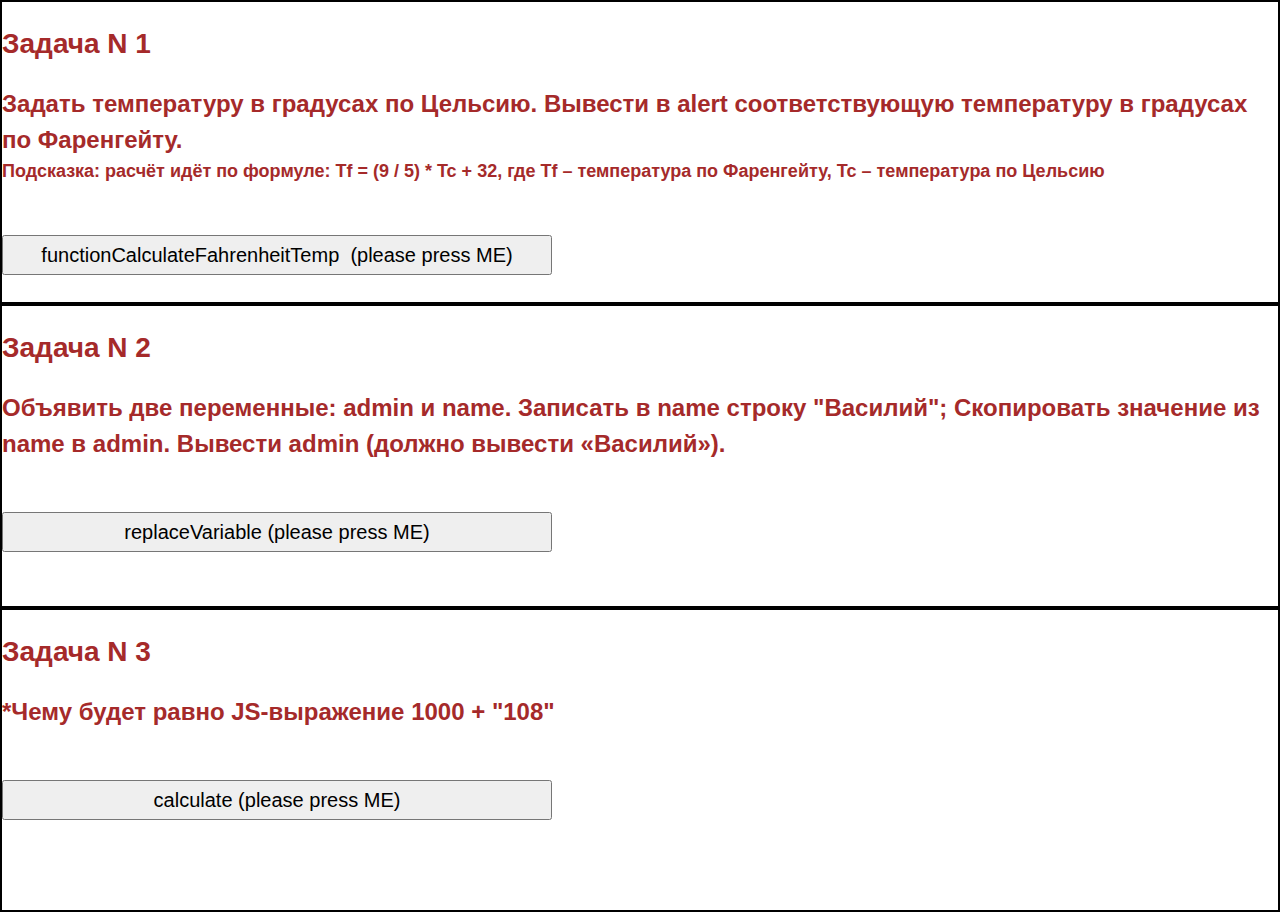
==== index.html @ 78b84875 "lesson1" ====
<!DOCTYPE html>
<html lang="en">
<head>
    <meta http-equiv="Content-Type" content="text/html; charset=utf-8"/>
    <meta name="viewport" content="width=device-width, initial-scale=1">
    <title>js</title>
    <link rel="preconnect" href="https://fonts.gstatic.com">
    <link rel="preconnect" href="https://fonts.gstatic.com">
    <link href="https://fonts.googleapis.com/css2?family=Lato:wght@300;400;700;900&display=swap" rel="stylesheet">
    <link rel="stylesheet" href="./style/css/reset.css">
    <link rel="stylesheet" href="style/css/style.css">
</head>
<body>
    <header class="header">
    </header>
    <main>
        <section class="task">
            <ul class="task">
                <li class="task__item"><h1 class="item__h1">Задача N 1</h1></li>
                <li class="task__item"><h2 class="item__h2">Задать температуру в градусах по Цельсию. Вывести в alert соответствующую температуру в градусах по Фаренгейту. </h2></li>
                <li class="task__item"><h3 class="item__h3">Подсказка: расчёт идёт по формуле: Tf = (9 / 5) * Tc + 32, где Tf – температура по Фаренгейту, Tc – температура по Цельсию</h3></li>
                <input type="button" class="task__button" onclick="сalculateFahrenheitTemp()" value="functionCalculateFahrenheitTemp  (please press ME)">
            </ul>
        </section>

        <section class="task">
            <ul class="task">
                <li class="task__item"><h1 class="item__h1">Задача N 2</h1></li>
                <li class="task__item"><h2 class="item__h2">Объявить две переменные: admin и name. Записать в name строку "Василий"; Скопировать значение из name в admin. Вывести admin (должно вывести «Василий»).</h2></li>
                <input type="button" class="task__button" onclick="replaceVariable()" value="replaceVariable (please press ME)">
            </ul>
        </section>

        <section class="task">
            <ul class="task">
                <li class="task__item"><h1 class="item__h1">Задача N 3</h1></li>
                <li class="task__item"><h2 class="item__h2">*Чему будет равно JS-выражение 1000 + "108"</h2></li>
                <input type="button" class="task__button" onclick="calculate()" value="calculate (please press ME)">
            </ul>
        </section>



    </main>

    <footer class="footer">

    </footer>
    <script defer src="./js/one.js" ></script>
</body>
</html>
---- style/css/style.css ----
.task {
  display: -webkit-box;
  display: -ms-flexbox;
  display: flex;
  -webkit-box-orient: vertical;
  -webkit-box-direction: normal;
      -ms-flex-direction: column;
          flex-direction: column;
  border: 1px solid black;
  min-width: 400px;
  min-height: 300px;
}

.task__item .item__h1, .task__item .item__h2, .task__item .item__h3 {
  color: brown;
  font-family: Arial, "Helvetica Neue", Helvetica, sans-serif;
}

.task__item .item__h1 {
  font-size: 28px;
  line-height: 3em;
}

.task__item .item__h2 {
  font-size: 24px;
  line-height: 1.5em;
}

.task__item .item__h3 {
  font-size: 18px;
  line-height: 1.5em;
}

.task__button {
  max-width: 550px;
  height: 50px;
  font-size: 20px;
  height: 40px;
  margin-top: 50px;
}
/*# sourceMappingURL=style.css.map */
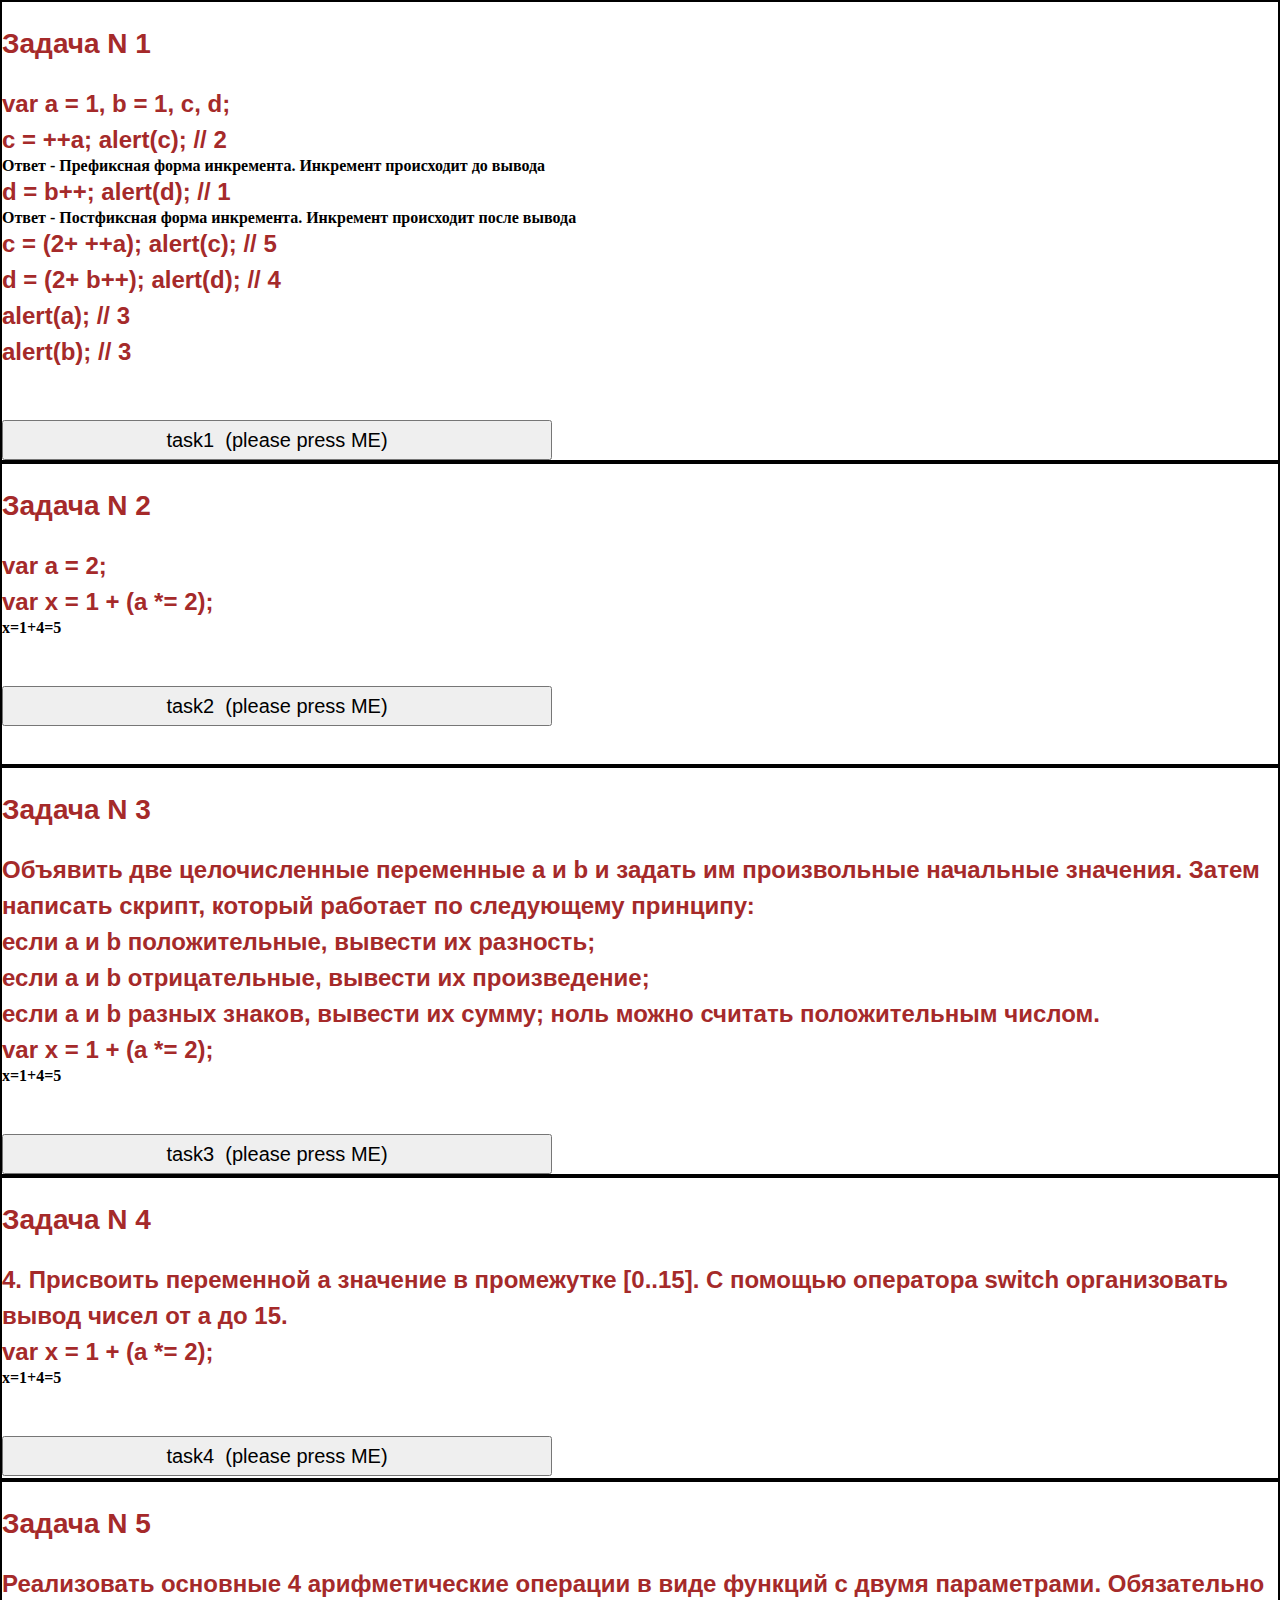
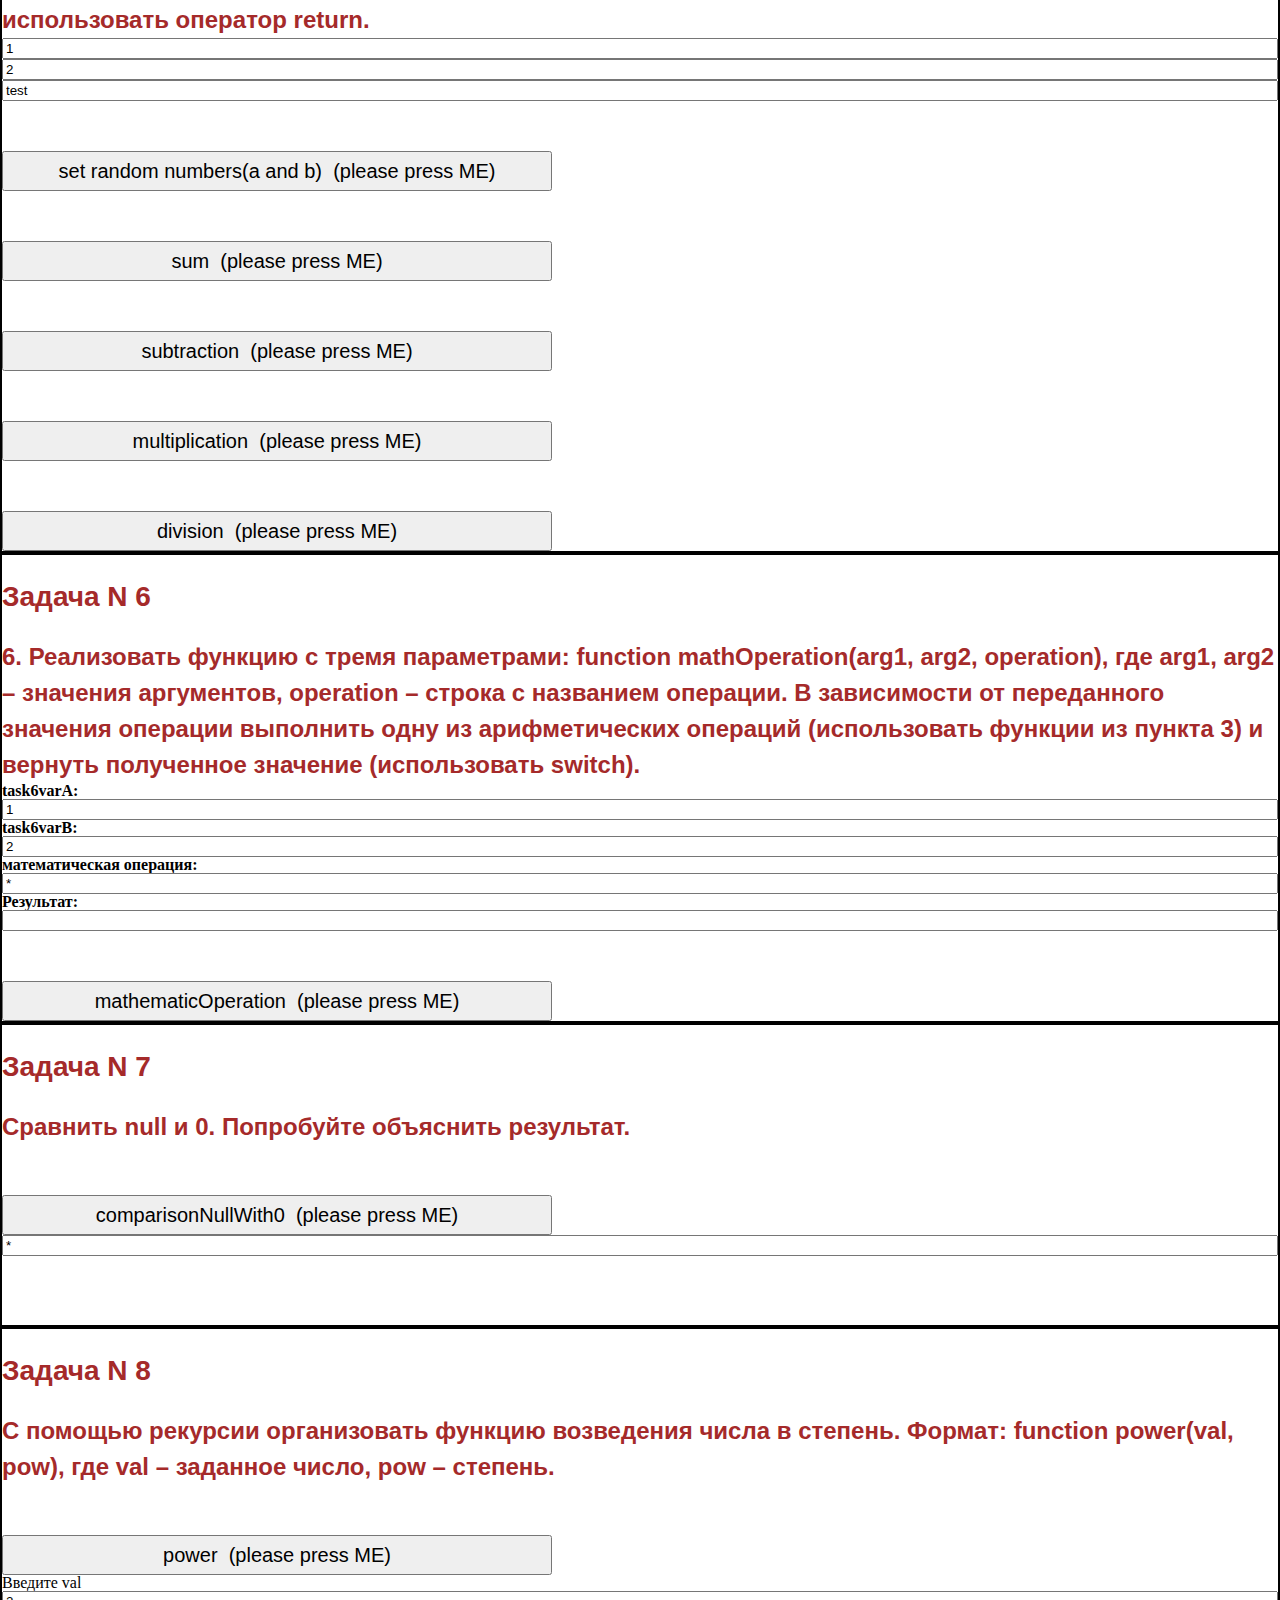
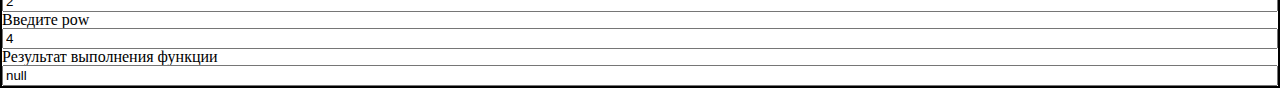
==== commit 14e19306: "N2" ====
--- a/index.html
+++ b/index.html
@@ -17,28 +17,123 @@
         <section class="task">
             <ul class="task">
                 <li class="task__item"><h1 class="item__h1">Задача N 1</h1></li>
-                <li class="task__item"><h2 class="item__h2">Задать температуру в градусах по Цельсию. Вывести в alert соответствующую температуру в градусах по Фаренгейту. </h2></li>
-                <li class="task__item"><h3 class="item__h3">Подсказка: расчёт идёт по формуле: Tf = (9 / 5) * Tc + 32, где Tf – температура по Фаренгейту, Tc – температура по Цельсию</h3></li>
-                <input type="button" class="task__button" onclick="сalculateFahrenheitTemp()" value="functionCalculateFahrenheitTemp  (please press ME)">
+                <li class="task__item"><h2 class="item__h2">var a = 1, b = 1, c, d;</h2></li> 
+                <li class="task__item"><h2 class="item__h2">c = ++a; alert(c);           // 2</h2></li><h4 class="answer">Ответ  - Префиксная форма инкремента. Инкремент происходит до вывода</h4> 
+                    <li class="task__item"><h2 class="item__h2">d = b++; alert(d);           // 1</h2> </li><h4 class="answer">Ответ  - Постфиксная форма инкремента. Инкремент происходит после вывода</h4>
+                    <li class="task__item"><h2 class="item__h2">c = (2+ ++a); alert(c);      // 5</h2></li>
+                    <li class="task__item"><h2 class="item__h2">d = (2+ b++); alert(d);      // 4</h2></li>
+                    <li class="task__item"><h2 class="item__h2">alert(a);                    // 3</h2></li>
+                    <li class="task__item"><h2 class="item__h2">alert(b);                    // 3</h2></li>
+                     
+                <li class="task__item"><h3 class="item__h3">
+
+                </h3></li>
+                <input type="button" class="task__button" onclick="task1()" value="task1  (please press ME)">
+            </ul>
+        </section>
+
+
+        <section class="task">
+            <ul class="task">
+                <li class="task__item"><h1 class="item__h1">Задача N 2</h1></li>
+                <li class="task__item"><h2 class="item__h2">var a = 2;</h2></li> 
+                <li class="task__item"><h2 class="item__h2">var x = 1 + (a *= 2);</h2></li><h4 class="answer">x=1+4=5</h4>
+                <input type="button" class="task__button" onclick="task2()" value="task2  (please press ME)">
+            </ul>
+        </section>
+
+
+
+
+        <section class="task">
+            <ul class="task">
+                <li class="task__item"><h1 class="item__h1">Задача N 3</h1></li>
+                <li class="task__item"><h2 class="item__h2">Объявить две целочисленные переменные a и b и задать им произвольные начальные значения. Затем написать скрипт, который работает по следующему принципу:</h2></li> 
+                <li class="task__item"><h2 class="item__h2">если a и b положительные, вывести их разность;</h2></li> 
+                <li class="task__item"><h2 class="item__h2">если а и b отрицательные, вывести их произведение;</h2></li> 
+                <li class="task__item"><h2 class="item__h2">если а и b разных знаков, вывести их сумму; ноль можно считать положительным числом.</h2></li> 
+
+                
+                <li class="task__item"><h2 class="item__h2">var x = 1 + (a *= 2);</h2></li><h4 class="answer">x=1+4=5</h4>
+                <input type="button" class="task__button" onclick="task3()" value="task3  (please press ME)">
             </ul>
         </section>
 
         <section class="task">
             <ul class="task">
-                <li class="task__item"><h1 class="item__h1">Задача N 2</h1></li>
-                <li class="task__item"><h2 class="item__h2">Объявить две переменные: admin и name. Записать в name строку "Василий"; Скопировать значение из name в admin. Вывести admin (должно вывести «Василий»).</h2></li>
-                <input type="button" class="task__button" onclick="replaceVariable()" value="replaceVariable (please press ME)">
+                <li class="task__item"><h1 class="item__h1">Задача N 4</h1></li>
+                <li class="task__item"><h2 class="item__h2">4. Присвоить переменной а значение в промежутке [0..15]. С помощью оператора switch организовать вывод чисел от a до 15.</h2></li> 
+
+                
+                <li class="task__item"><h2 class="item__h2">var x = 1 + (a *= 2);</h2></li><h4 class="answer">x=1+4=5</h4>
+                <input type="button" class="task__button" onclick="task4()" value="task4  (please press ME)">
             </ul>
         </section>
 
         <section class="task">
             <ul class="task">
-                <li class="task__item"><h1 class="item__h1">Задача N 3</h1></li>
-                <li class="task__item"><h2 class="item__h2">*Чему будет равно JS-выражение 1000 + "108"</h2></li>
-                <input type="button" class="task__button" onclick="calculate()" value="calculate (please press ME)">
+                <li class="task__item"><h1 class="item__h1">Задача N 5</h1></li>
+                <li class="task__item"><h2 class="item__h2">Реализовать основные 4 арифметические операции в виде функций с двумя параметрами. Обязательно использовать оператор return.</h2></li> 
+
+                <input type="text" class="a" value="1" id="varA" width="300" height="200">
+                <input type="text" class="b" value="2" id="varB" width="300" height="200">
+
+                <input type="text" class="task5text" value="test" id="task5text" width="300" height="200">
+                <input type="button" class="task__button" onclick="randomNumbers()" value="set random numbers(a and b)  (please press ME)">
+                <input type="button" class="task__button" onclick="sum(+document.getElementById('varA').value,+document.getElementById('varB').value)" value="sum  (please press ME)">
+                <input type="button" class="task__button" onclick="sub(+document.getElementById('varA').value,+document.getElementById('varB').value)" value="subtraction  (please press ME)">
+                <input type="button" class="task__button" onclick="multiplication(+document.getElementById('varA').value,+document.getElementById('varB').value)" value="multiplication  (please press ME)">
+                <input type="button" class="task__button" onclick="division(+document.getElementById('varA').value,+document.getElementById('varB').value)" value="division  (please press ME)">
+
             </ul>
         </section>
 
+
+        <section class="task">
+            <ul class="task">
+                <li class="task__item"><h1 class="item__h1">Задача N 6</h1></li>
+                <li class="task__item"><h2 class="item__h2">6. Реализовать функцию с тремя параметрами: function mathOperation(arg1, arg2, operation), где arg1, arg2 – значения аргументов, operation – строка с названием операции. В зависимости от переданного значения операции выполнить одну из арифметических операций (использовать функции из пункта 3) и вернуть полученное значение (использовать switch).</h2></li> 
+                <h3>task6varA:</h3>
+                <input type="text" class="a" value="1" id="task6varA" width="300" height="200">
+                <h3>task6varB:</h3>
+                <input type="text" class="b" value="2" id="task6varB" width="300" height="200">
+
+                <h3>математическая операция:</h3>
+                <input type="text" class="task6text" value="*" id="task6text" width="300" height="200">
+                <h3>Результат:</h3>
+                <input type="text" class="task6text" value="" id="task6Result" width="300" height="200">
+                <input type="button" class="task__button" onclick="document.getElementById('task6Result').value = mathematicOperation(+document.getElementById('task6varA').value,+document.getElementById('task6varB').value,document.getElementById('task6text').value)" value="mathematicOperation  (please press ME)">
+            </ul>
+        </section>
+
+
+        <section class="task">
+            <ul class="task">
+                <li class="task__item"><h1 class="item__h1">Задача N 7</h1></li>
+                <li class="task__item"><h2 class="item__h2">Сравнить null и 0. Попробуйте объяснить результат.</h2></li> 
+
+                <input type="button" class="task__button" onclick="comparison()" value="comparisonNullWith0  (please press ME)">
+                <input type="text" value="*" id="task7Result" width="300" height="200">
+            </ul>
+        </section>
+
+
+        <section class="task">
+        <!--8. *С помощью рекурсии организовать функцию возведения числа в степень. Формат: function power(val, pow), где val – заданное число, pow – степень.-->
+            <ul class="task">
+                <li class="task__item"><h1 class="item__h1">Задача N 8</h1></li>
+                <li class="task__item"><h2 class="item__h2">С помощью рекурсии организовать функцию возведения числа в степень. Формат: function power(val, pow), где val – заданное число, pow – степень.</h2></li> 
+
+                <input type="button" class="task__button" onclick="document.getElementById('powerResult').value = power(+document.getElementById('val').value,+document.getElementById('pow').value)" value="power  (please press ME)">
+                <p>Введите val</p>
+                <input type="text" class="a" value="2" id="val" width="300" height="200">
+                <p>Введите pow</p>
+                <input type="text" class="b" value="4" id="pow" width="300" height="200">
+                <p>Результат выполнения функции</p>
+                <input type="text" class="a" value="null" id="powerResult" width="300" height="200">
+
+            </ul>
+        </section>
 
 
     </main>
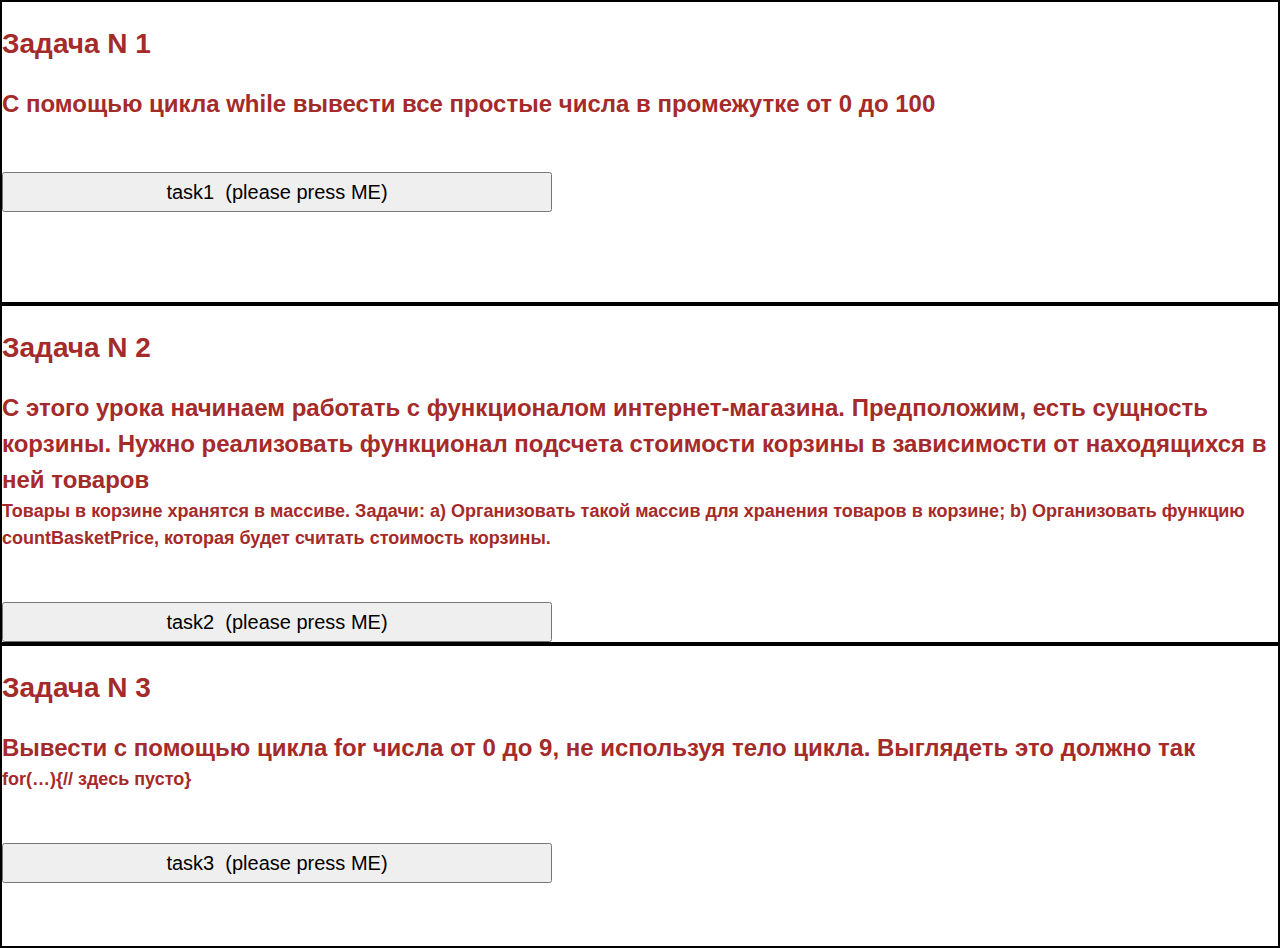
==== commit 39eb69db: "lesson3" ====
--- a/index.html
+++ b/index.html
@@ -17,13 +17,7 @@
         <section class="task">
             <ul class="task">
                 <li class="task__item"><h1 class="item__h1">Задача N 1</h1></li>
-                <li class="task__item"><h2 class="item__h2">var a = 1, b = 1, c, d;</h2></li> 
-                <li class="task__item"><h2 class="item__h2">c = ++a; alert(c);           // 2</h2></li><h4 class="answer">Ответ  - Префиксная форма инкремента. Инкремент происходит до вывода</h4> 
-                    <li class="task__item"><h2 class="item__h2">d = b++; alert(d);           // 1</h2> </li><h4 class="answer">Ответ  - Постфиксная форма инкремента. Инкремент происходит после вывода</h4>
-                    <li class="task__item"><h2 class="item__h2">c = (2+ ++a); alert(c);      // 5</h2></li>
-                    <li class="task__item"><h2 class="item__h2">d = (2+ b++); alert(d);      // 4</h2></li>
-                    <li class="task__item"><h2 class="item__h2">alert(a);                    // 3</h2></li>
-                    <li class="task__item"><h2 class="item__h2">alert(b);                    // 3</h2></li>
+                <li class="task__item"><h2 class="item__h2">С помощью цикла while вывести все простые числа в промежутке от 0 до 100</h2></li> 
                      
                 <li class="task__item"><h3 class="item__h3">
 
@@ -32,108 +26,32 @@
             </ul>
         </section>
 
-
         <section class="task">
             <ul class="task">
                 <li class="task__item"><h1 class="item__h1">Задача N 2</h1></li>
-                <li class="task__item"><h2 class="item__h2">var a = 2;</h2></li> 
-                <li class="task__item"><h2 class="item__h2">var x = 1 + (a *= 2);</h2></li><h4 class="answer">x=1+4=5</h4>
+                <li class="task__item"><h2 class="item__h2">С этого урока начинаем работать с функционалом интернет-магазина. Предположим, есть сущность корзины. Нужно реализовать функционал подсчета стоимости корзины в зависимости от находящихся в ней товаров</h2></li> 
+                     
+                <li class="task__item"><h3 class="item__h3">
+                    Товары в корзине хранятся в массиве. Задачи:
+                    a) Организовать такой массив для хранения товаров в корзине;
+                    b) Организовать функцию countBasketPrice, которая будет считать стоимость корзины.
+
+                </h3></li>
                 <input type="button" class="task__button" onclick="task2()" value="task2  (please press ME)">
-            </ul>
-        </section>
-
-
-
-
-        <section class="task">
-            <ul class="task">
-                <li class="task__item"><h1 class="item__h1">Задача N 3</h1></li>
-                <li class="task__item"><h2 class="item__h2">Объявить две целочисленные переменные a и b и задать им произвольные начальные значения. Затем написать скрипт, который работает по следующему принципу:</h2></li> 
-                <li class="task__item"><h2 class="item__h2">если a и b положительные, вывести их разность;</h2></li> 
-                <li class="task__item"><h2 class="item__h2">если а и b отрицательные, вывести их произведение;</h2></li> 
-                <li class="task__item"><h2 class="item__h2">если а и b разных знаков, вывести их сумму; ноль можно считать положительным числом.</h2></li> 
-
-                
-                <li class="task__item"><h2 class="item__h2">var x = 1 + (a *= 2);</h2></li><h4 class="answer">x=1+4=5</h4>
-                <input type="button" class="task__button" onclick="task3()" value="task3  (please press ME)">
             </ul>
         </section>
 
         <section class="task">
             <ul class="task">
-                <li class="task__item"><h1 class="item__h1">Задача N 4</h1></li>
-                <li class="task__item"><h2 class="item__h2">4. Присвоить переменной а значение в промежутке [0..15]. С помощью оператора switch организовать вывод чисел от a до 15.</h2></li> 
-
-                
-                <li class="task__item"><h2 class="item__h2">var x = 1 + (a *= 2);</h2></li><h4 class="answer">x=1+4=5</h4>
-                <input type="button" class="task__button" onclick="task4()" value="task4  (please press ME)">
+                <li class="task__item"><h1 class="item__h1">Задача N 3</h1></li>
+                <li class="task__item"><h2 class="item__h2">Вывести с помощью цикла for числа от 0 до 9, не используя тело цикла. Выглядеть это должно так</h2></li> 
+                     
+                <li class="task__item"><h3 class="item__h3">for(…){// здесь пусто}
+                </h3></li>
+                <input type="button" class="task__button" onclick="task3()" value="task3  (please press ME)">
             </ul>
         </section>
-
-        <section class="task">
-            <ul class="task">
-                <li class="task__item"><h1 class="item__h1">Задача N 5</h1></li>
-                <li class="task__item"><h2 class="item__h2">Реализовать основные 4 арифметические операции в виде функций с двумя параметрами. Обязательно использовать оператор return.</h2></li> 
-
-                <input type="text" class="a" value="1" id="varA" width="300" height="200">
-                <input type="text" class="b" value="2" id="varB" width="300" height="200">
-
-                <input type="text" class="task5text" value="test" id="task5text" width="300" height="200">
-                <input type="button" class="task__button" onclick="randomNumbers()" value="set random numbers(a and b)  (please press ME)">
-                <input type="button" class="task__button" onclick="sum(+document.getElementById('varA').value,+document.getElementById('varB').value)" value="sum  (please press ME)">
-                <input type="button" class="task__button" onclick="sub(+document.getElementById('varA').value,+document.getElementById('varB').value)" value="subtraction  (please press ME)">
-                <input type="button" class="task__button" onclick="multiplication(+document.getElementById('varA').value,+document.getElementById('varB').value)" value="multiplication  (please press ME)">
-                <input type="button" class="task__button" onclick="division(+document.getElementById('varA').value,+document.getElementById('varB').value)" value="division  (please press ME)">
-
-            </ul>
-        </section>
-
-
-        <section class="task">
-            <ul class="task">
-                <li class="task__item"><h1 class="item__h1">Задача N 6</h1></li>
-                <li class="task__item"><h2 class="item__h2">6. Реализовать функцию с тремя параметрами: function mathOperation(arg1, arg2, operation), где arg1, arg2 – значения аргументов, operation – строка с названием операции. В зависимости от переданного значения операции выполнить одну из арифметических операций (использовать функции из пункта 3) и вернуть полученное значение (использовать switch).</h2></li> 
-                <h3>task6varA:</h3>
-                <input type="text" class="a" value="1" id="task6varA" width="300" height="200">
-                <h3>task6varB:</h3>
-                <input type="text" class="b" value="2" id="task6varB" width="300" height="200">
-
-                <h3>математическая операция:</h3>
-                <input type="text" class="task6text" value="*" id="task6text" width="300" height="200">
-                <h3>Результат:</h3>
-                <input type="text" class="task6text" value="" id="task6Result" width="300" height="200">
-                <input type="button" class="task__button" onclick="document.getElementById('task6Result').value = mathematicOperation(+document.getElementById('task6varA').value,+document.getElementById('task6varB').value,document.getElementById('task6text').value)" value="mathematicOperation  (please press ME)">
-            </ul>
-        </section>
-
-
-        <section class="task">
-            <ul class="task">
-                <li class="task__item"><h1 class="item__h1">Задача N 7</h1></li>
-                <li class="task__item"><h2 class="item__h2">Сравнить null и 0. Попробуйте объяснить результат.</h2></li> 
-
-                <input type="button" class="task__button" onclick="comparison()" value="comparisonNullWith0  (please press ME)">
-                <input type="text" value="*" id="task7Result" width="300" height="200">
-            </ul>
-        </section>
-
-
-        <section class="task">
-        <!--8. *С помощью рекурсии организовать функцию возведения числа в степень. Формат: function power(val, pow), где val – заданное число, pow – степень.-->
-            <ul class="task">
-                <li class="task__item"><h1 class="item__h1">Задача N 8</h1></li>
-                <li class="task__item"><h2 class="item__h2">С помощью рекурсии организовать функцию возведения числа в степень. Формат: function power(val, pow), где val – заданное число, pow – степень.</h2></li> 
-
-                <input type="button" class="task__button" onclick="document.getElementById('powerResult').value = power(+document.getElementById('val').value,+document.getElementById('pow').value)" value="power  (please press ME)">
-                <p>Введите val</p>
-                <input type="text" class="a" value="2" id="val" width="300" height="200">
-                <p>Введите pow</p>
-                <input type="text" class="b" value="4" id="pow" width="300" height="200">
-                <p>Результат выполнения функции</p>
-                <input type="text" class="a" value="null" id="powerResult" width="300" height="200">
-
-            </ul>
-        </section>
+        
 
 
     </main>
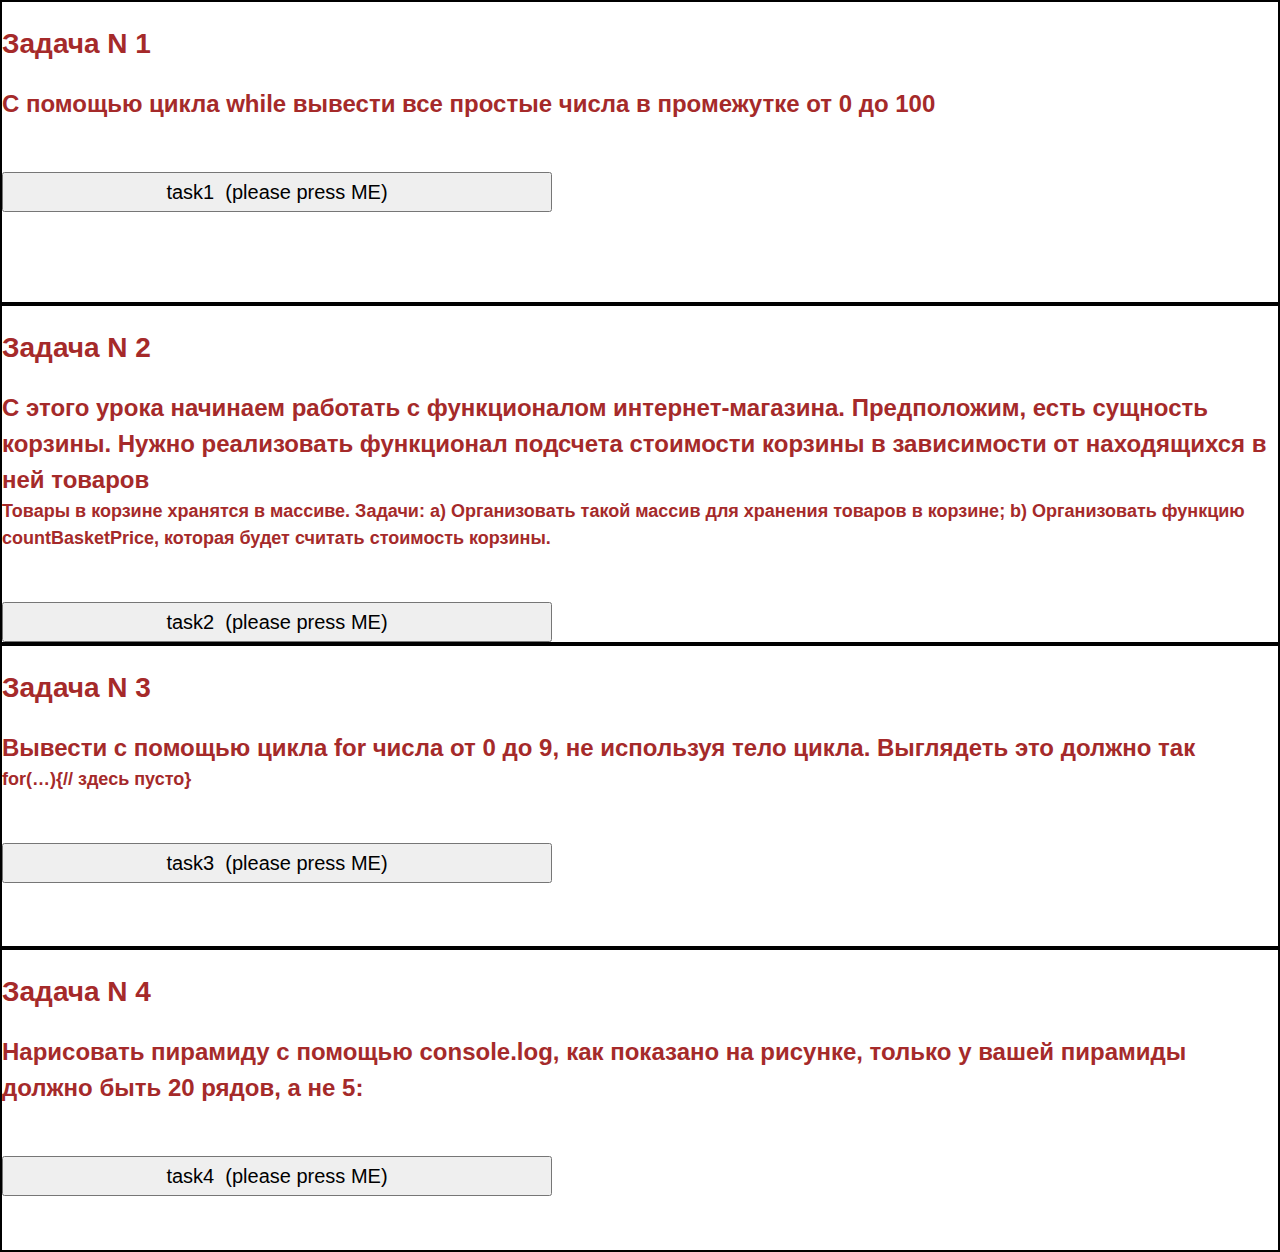
==== commit 8dc74715: "add" ====
--- a/index.html
+++ b/index.html
@@ -53,6 +53,16 @@
         </section>
         
 
+        <section class="task">
+            <ul class="task">
+                <li class="task__item"><h1 class="item__h1">Задача N 4</h1></li>
+                <li class="task__item"><h2 class="item__h2">Нарисовать пирамиду с помощью console.log, как показано на рисунке, только у вашей пирамиды должно быть 20 рядов, а не 5:</h2></li> 
+                     
+                </h3></li>
+                <input type="button" class="task__button" onclick="task4()" value="task4  (please press ME)">
+            </ul>
+        </section>
+        
 
     </main>
 
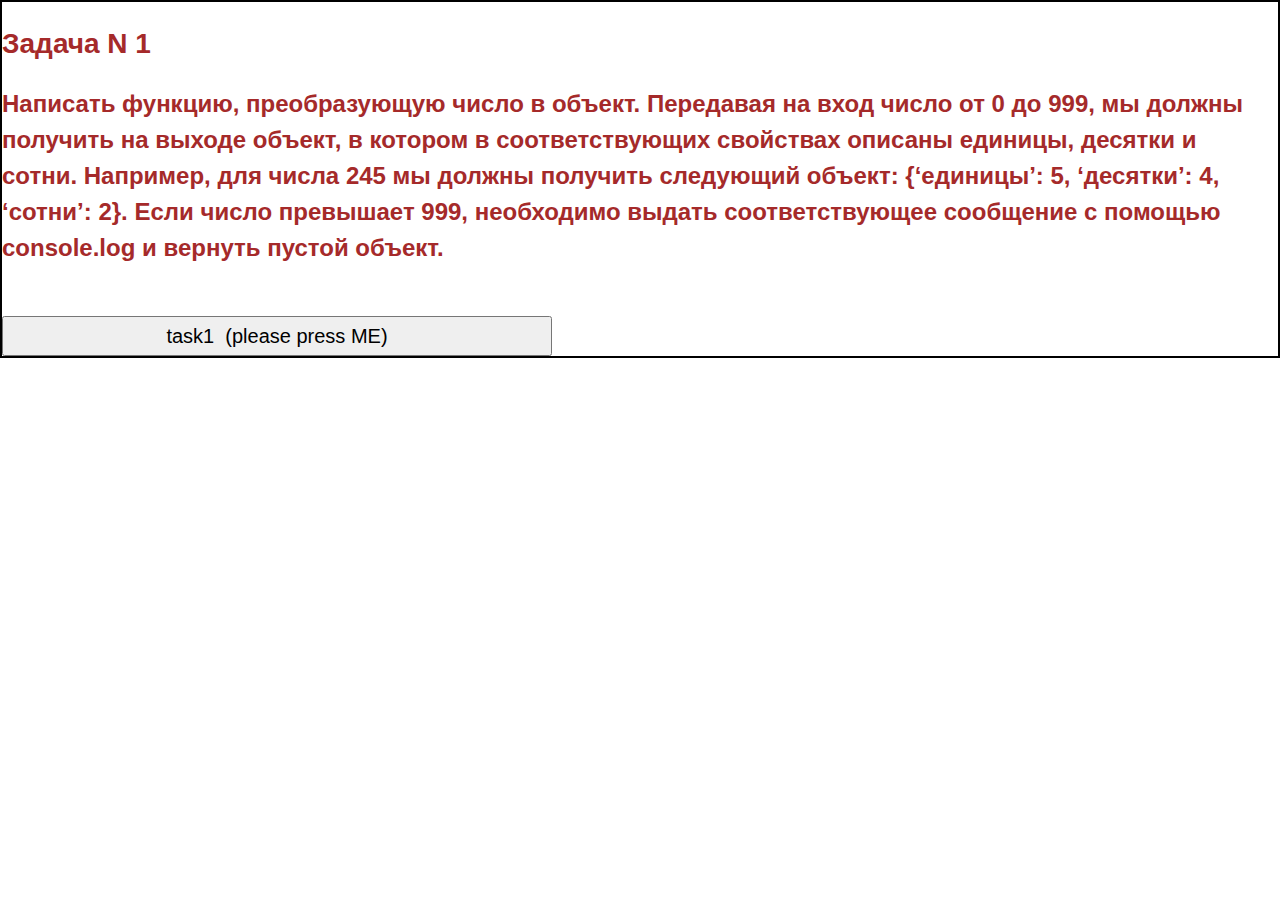
==== commit 5cb1606e: "lesson4" ====
--- a/index.html
+++ b/index.html
@@ -17,7 +17,8 @@
         <section class="task">
             <ul class="task">
                 <li class="task__item"><h1 class="item__h1">Задача N 1</h1></li>
-                <li class="task__item"><h2 class="item__h2">С помощью цикла while вывести все простые числа в промежутке от 0 до 100</h2></li> 
+                <li class="task__item"><h2 class="item__h2">Написать функцию, преобразующую число в объект. Передавая на вход число от 0 до 999, мы должны получить на выходе объект, в котором в соответствующих свойствах описаны единицы, десятки и сотни. Например, для числа 245 мы должны получить следующий объект: {‘единицы’: 5, ‘десятки’: 4, ‘сотни’: 2}. Если число превышает 999, необходимо выдать соответствующее сообщение с помощью console.log и вернуть пустой объект.
+                </h2></li> 
                      
                 <li class="task__item"><h3 class="item__h3">
 
@@ -26,43 +27,6 @@
             </ul>
         </section>
 
-        <section class="task">
-            <ul class="task">
-                <li class="task__item"><h1 class="item__h1">Задача N 2</h1></li>
-                <li class="task__item"><h2 class="item__h2">С этого урока начинаем работать с функционалом интернет-магазина. Предположим, есть сущность корзины. Нужно реализовать функционал подсчета стоимости корзины в зависимости от находящихся в ней товаров</h2></li> 
-                     
-                <li class="task__item"><h3 class="item__h3">
-                    Товары в корзине хранятся в массиве. Задачи:
-                    a) Организовать такой массив для хранения товаров в корзине;
-                    b) Организовать функцию countBasketPrice, которая будет считать стоимость корзины.
-
-                </h3></li>
-                <input type="button" class="task__button" onclick="task2()" value="task2  (please press ME)">
-            </ul>
-        </section>
-
-        <section class="task">
-            <ul class="task">
-                <li class="task__item"><h1 class="item__h1">Задача N 3</h1></li>
-                <li class="task__item"><h2 class="item__h2">Вывести с помощью цикла for числа от 0 до 9, не используя тело цикла. Выглядеть это должно так</h2></li> 
-                     
-                <li class="task__item"><h3 class="item__h3">for(…){// здесь пусто}
-                </h3></li>
-                <input type="button" class="task__button" onclick="task3()" value="task3  (please press ME)">
-            </ul>
-        </section>
-        
-
-        <section class="task">
-            <ul class="task">
-                <li class="task__item"><h1 class="item__h1">Задача N 4</h1></li>
-                <li class="task__item"><h2 class="item__h2">Нарисовать пирамиду с помощью console.log, как показано на рисунке, только у вашей пирамиды должно быть 20 рядов, а не 5:</h2></li> 
-                     
-                </h3></li>
-                <input type="button" class="task__button" onclick="task4()" value="task4  (please press ME)">
-            </ul>
-        </section>
-        
 
     </main>
 
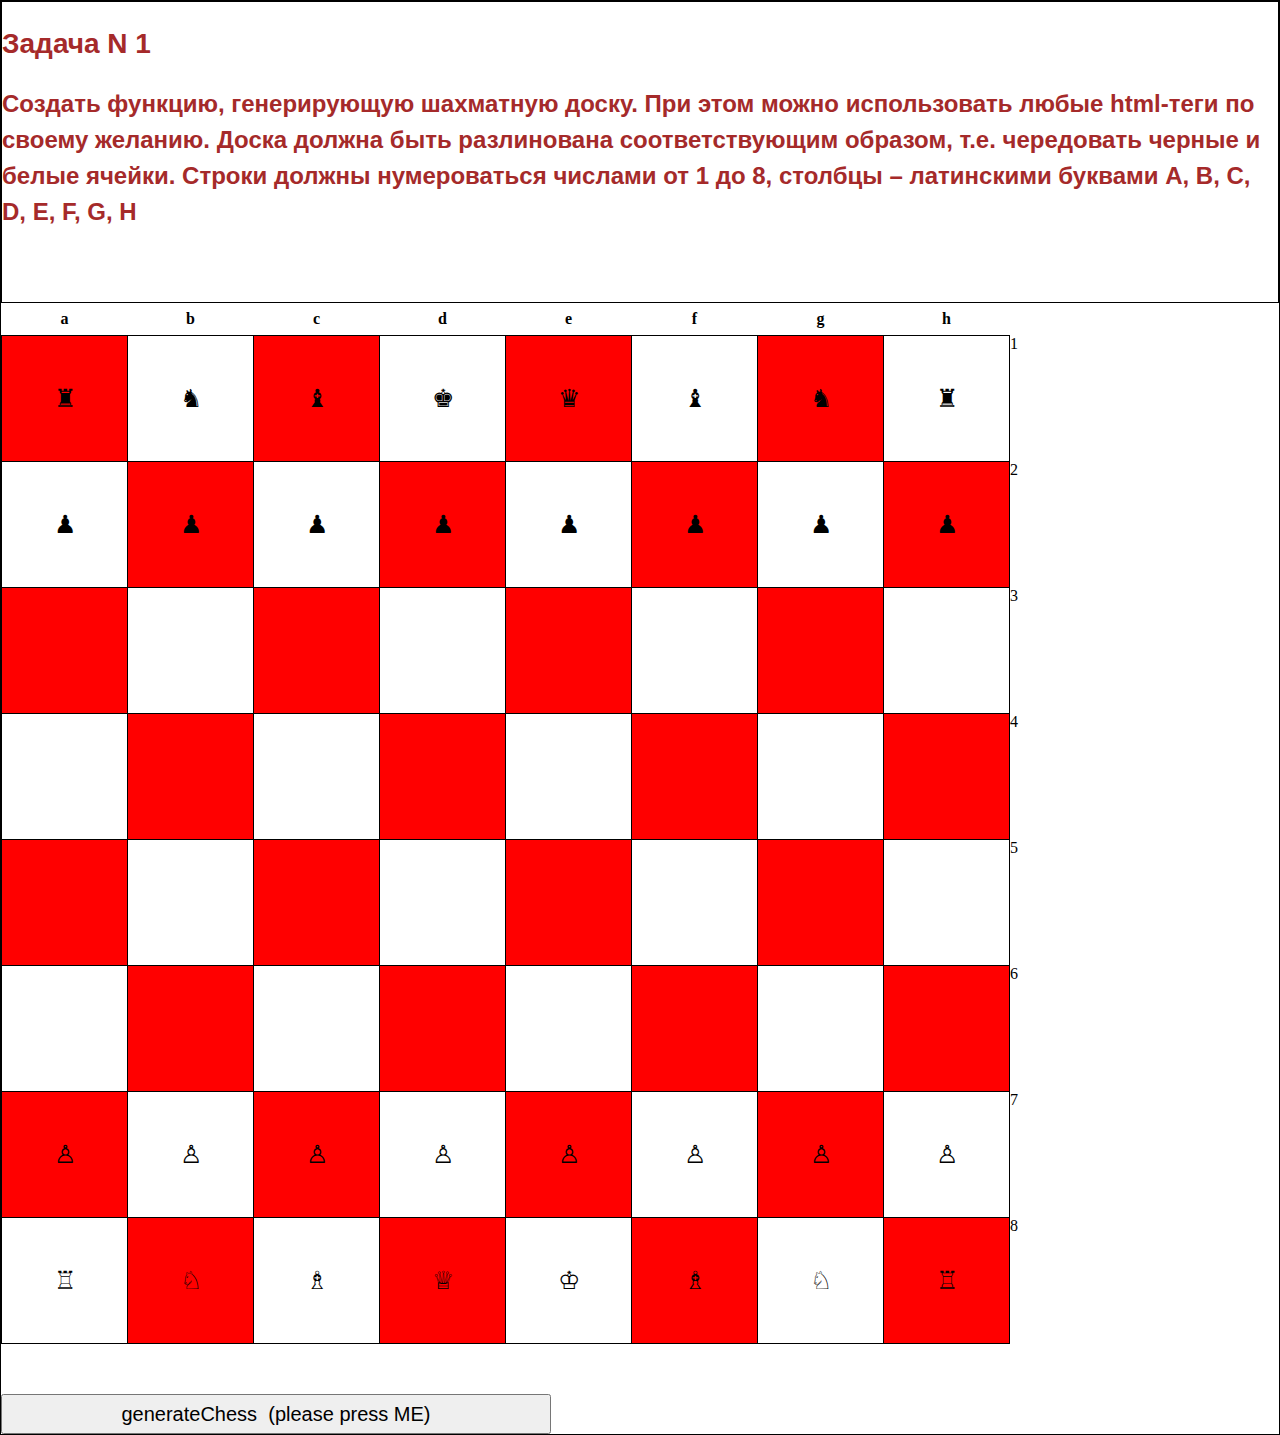
==== commit fccdda40: "lesson5" ====
--- a/index.html
+++ b/index.html
@@ -10,21 +10,80 @@
     <link rel="stylesheet" href="./style/css/reset.css">
     <link rel="stylesheet" href="style/css/style.css">
 </head>
+
+<style>
+.box { 
+    text-align: center; 
+    background-color: #eeeeee; 
+}
+.centered { 
+    display: inline-block; 
+    margin: 0; 
+}
+.chess-board { 
+    border-spacing: 0; 
+    border-collapse: collapse; 
+}
+.chess-board th { 
+    padding: .5em; 
+}
+.chess-board td { 
+    border: 1px solid; 
+    width: 5em; 
+    height: 5em; 
+    text-align: center; 
+    vertical-align: middle; 
+    font-size: 25px;
+}
+
+.chess-board .white { 
+    background: #f0d9b5; 
+}
+.chess-board .black { 
+    background: #b58863; 
+}
+
+.chess-board tr:nth-child(2n) td:nth-child(2n)  {
+    background-color: red;
+}
+
+.chess-board tr:nth-child(2n-1) td:nth-child(2n-1)  {
+    background-color: red;
+}
+
+/* .chess-board tr::after {
+    content: '1';
+} */
+
+
+</style>
+
+
 <body>
     <header class="header">
     </header>
     <main>
         <section class="task">
-            <ul class="task">
+            <ul class="task" id="ulTask">
                 <li class="task__item"><h1 class="item__h1">Задача N 1</h1></li>
-                <li class="task__item"><h2 class="item__h2">Написать функцию, преобразующую число в объект. Передавая на вход число от 0 до 999, мы должны получить на выходе объект, в котором в соответствующих свойствах описаны единицы, десятки и сотни. Например, для числа 245 мы должны получить следующий объект: {‘единицы’: 5, ‘десятки’: 4, ‘сотни’: 2}. Если число превышает 999, необходимо выдать соответствующее сообщение с помощью console.log и вернуть пустой объект.
+                <li class="task__item"><h2 class="item__h2">Создать функцию, генерирующую шахматную доску. При этом можно использовать любые
+                    html-теги по своему желанию. Доска должна быть разлинована соответствующим образом,
+                    т.е.
+                    чередовать черные и белые ячейки. Строки должны нумероваться числами от 1 до 8, столбцы
+                    – латинскими буквами A, B, C, D, E, F, G, H
                 </h2></li> 
                      
                 <li class="task__item"><h3 class="item__h3">
 
                 </h3></li>
-                <input type="button" class="task__button" onclick="task1()" value="task1  (please press ME)">
             </ul>
+            <div id="box">
+                <div id="centered">
+                </div>
+
+            </div>
+            <input type="button" class="task__button" onclick="generateChess()" value="generateChess  (please press ME)">
+
         </section>
 
 
@@ -33,6 +92,51 @@
     <footer class="footer">
 
     </footer>
+    <script>
+
+function generateChess() {
+    var table = document.createElement("table");
+    table.className = "chess-board";
+    var tr, td, th, i, k;
+    var headerHorisont = ["a","b","c","d","e","f","g","h"];
+    var figures = [["&#9820;","&#9822;","&#9821;","&#9818;","&#9819;","&#9821;","&#9822;","&#9820;"],["&#9823;","&#9823;","&#9823;","&#9823;","&#9823;","&#9823;","&#9823;","&#9823;"],["","","","","","","",""],["","","","","","","",""],["","","","","","","",""],["","","","","","","",""],["&#9817;","&#9817;","&#9817;","&#9817;","&#9817;","&#9817;","&#9817;","&#9817;"],["&#9814;","&#9816;","&#9815;","&#9813;","&#9812;","&#9815;","&#9816;","&#9814;"]];
+
+	for(k = 0;k < 8;k++){
+        th = document.createElement("th");
+        th.innerText = headerHorisont[k];
+        th.className = "th";
+        table.append(th);
+
+    }
+
+
+	for(i = 0;i < 8;i++){
+
+        tr = document.createElement("tr");
+        table.append(tr);
+        tr.className = "tr";
+
+
+		for(j=0;j < 8;j++){
+            td = document.createElement("td");
+            td.className = "td";
+			td.innerHTML = figures[i][j];
+            tr.append(td);
+        }
+        tr.append(i+1);
+ 
+
+
+        document.getElementById("centered").append(table);
+        
+	}
+}
+
+generateChess();
+
+
+    </script>
     <script defer src="./js/one.js" ></script>
+
 </body>
 </html>